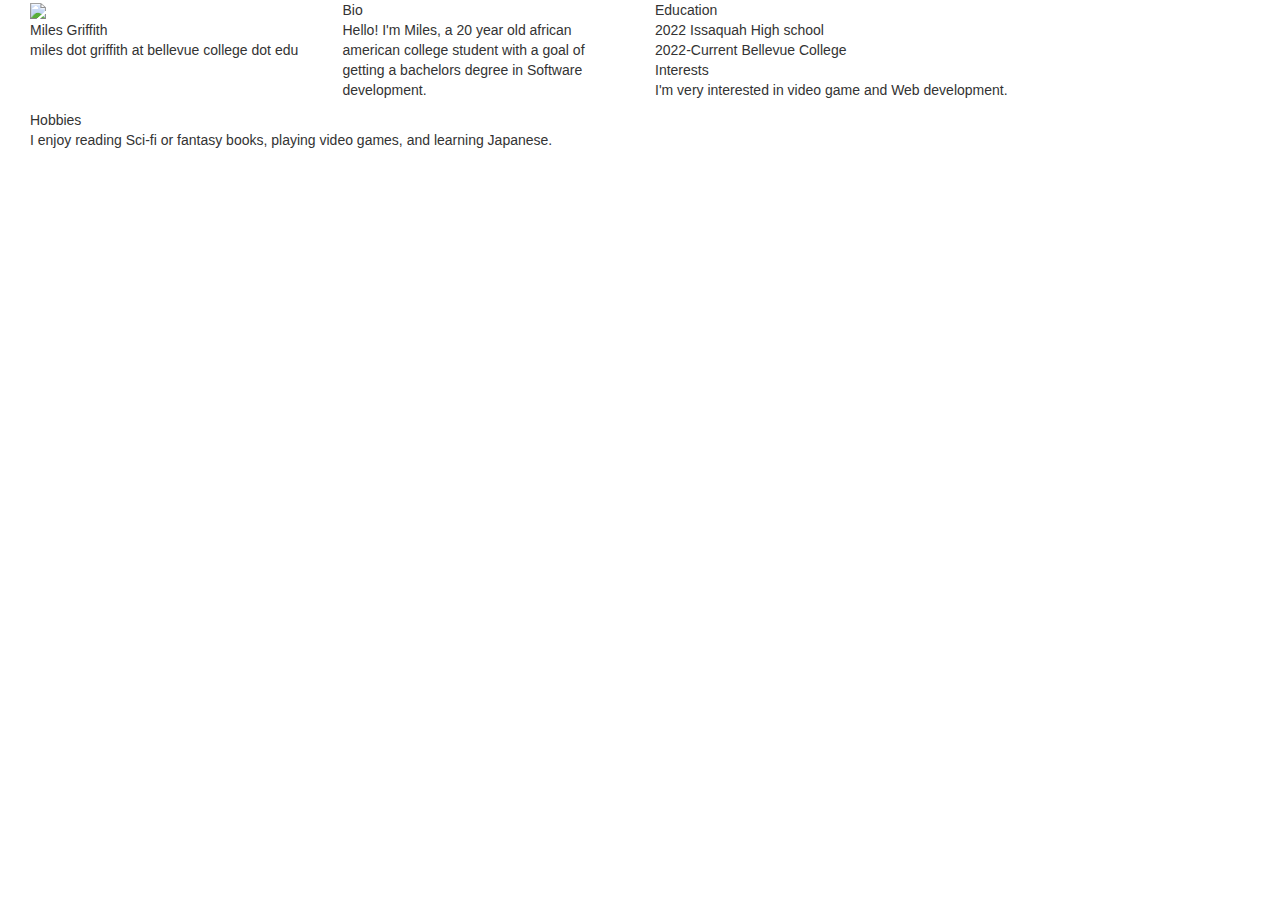
==== index.html @ a9ff12ac "move index" ====
<!DOCTYPE html>
<html lang="en">
<head>
    <title>Assignment 01</title>
    <meta charset="utf-8">
    <meta name="author" content="Miles Griffith">
    <meta name="viewport" content="width=device-width, initial-scale=1, shrink-to-fit=no">

    <link rel="stylesheet" type="text/css" href="http://meyerweb.com/eric/tools/css/reset/reset.css">
    <link rel="stylesheet" type="text/css" href="https://maxcdn.bootstrapcdn.com/bootstrap/3.3.7/css/bootstrap.min.css">
    <link rel="stylesheet" type="text/css" href="https://ajax.googleapis.com/ajax/libs/jquery/1.12.4/jquery.min.js">
    <link rel="stylesheet" type="text/css" href="https://maxcdn.bootstrapcdn.com/bootstrap/3.3.7/js/bootstrap.min.js">

    <link rel="stylesheet" href="https://maxcdn.bootstrapcdn.com/bootstrap/3.3.6/css/bootstrap.min.css" />
    <link rel="stylesheet" href="/css/style.css" />
</head>

<body>


    <div class="container-fluid">

            <div class="col col-sm-6 col-md-4 col-lg-3 col-xl-12">
                <img src="img/PhilDuncan.jpg" style="height:150px; margin:0px;">
                <p>
                    Miles Griffith<br />
                    miles dot griffith at bellevue college dot edu
                </p>
            </div><!-- port 1-->

            <div class="col col-sm-6 col-md-4 col-lg-3 col-xl-12">
                <p>
                    <span class="strong">Bio<br />
                        </span>
                        Hello! I'm Miles, a 20 year old african american college student with a goal of getting a bachelors degree in Software development.

                </p>
            </div> <!-- port 2-->

            <div class="col col-sm-6 col-md-4 col-lg-3 col-xl-12 hidden-xs hidden-sm">
                Education<br />
                2022 Issaquah High school<br />
                2022-Current Bellevue College
            </div> <!--land 3-->
            </!div>


            <div class="row-fluid">
                <div class="col-sm-6 col-lg-6 hidden-sm hidden-md">Interests
                    <p>
                        I'm very interested in video game and Web development. 
                </p>
                    </div>
                <div class="col-sm-6 col-lg-6 hidden-sm hidden-md">Hobbies
                    <p>
                        I enjoy reading Sci-fi or fantasy books, playing video games, and learning Japanese.
                </p>
                    </div>
            </div>
            </!div>

        </div>

</body>
</html>
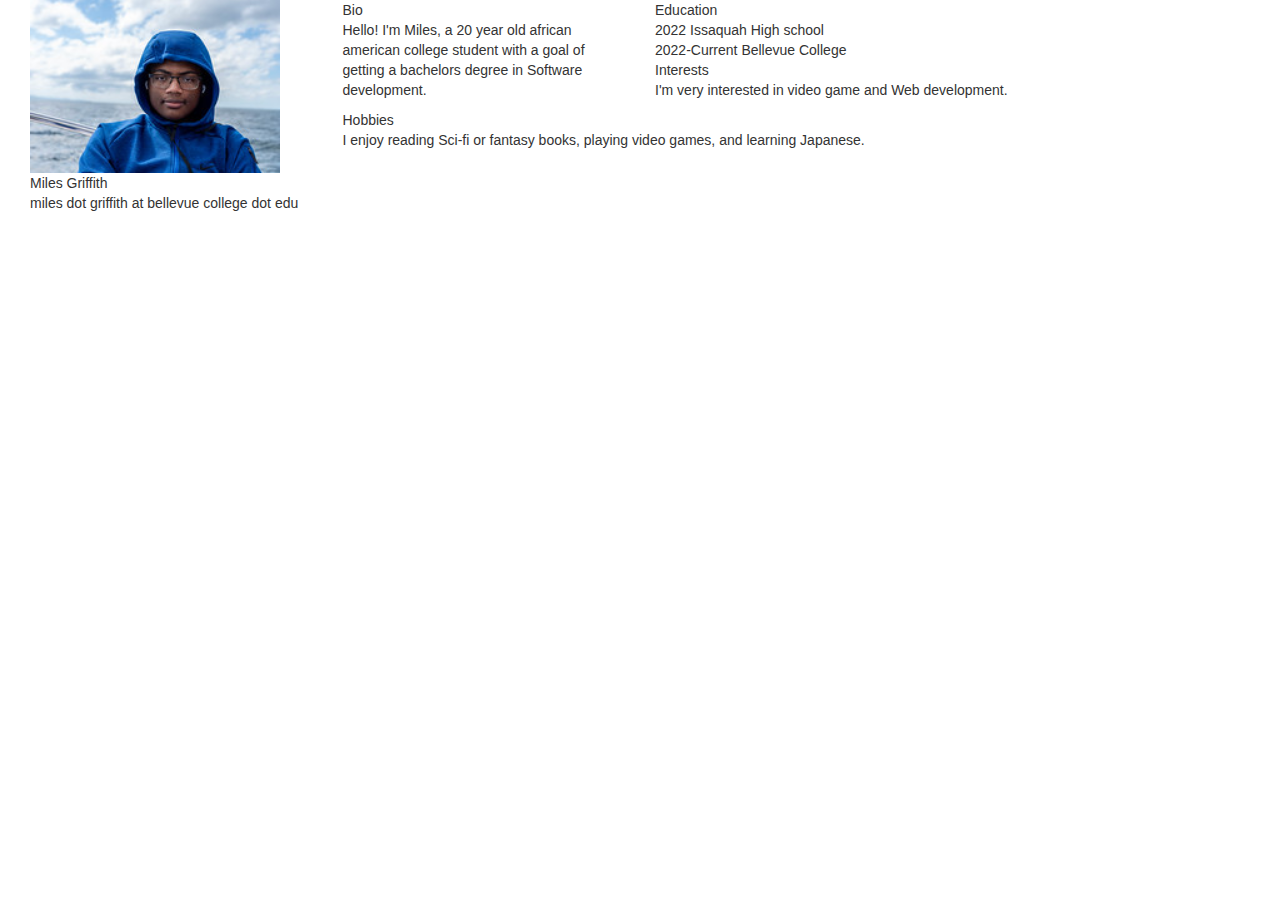
==== commit 3e30bc3d: "img" ====
--- a/index.html
+++ b/index.html
@@ -13,7 +13,7 @@
     <link rel="stylesheet" type="text/css" href="https://maxcdn.bootstrapcdn.com/bootstrap/3.3.7/js/bootstrap.min.js">
 
     <link rel="stylesheet" href="https://maxcdn.bootstrapcdn.com/bootstrap/3.3.6/css/bootstrap.min.css" />
-    <link rel="stylesheet" href="/css/style.css" />
+    <link rel="stylesheet" href="css/style.css" />
 </head>
 
 <body>
@@ -22,7 +22,7 @@
     <div class="container-fluid">
 
             <div class="col col-sm-6 col-md-4 col-lg-3 col-xl-12">
-                <img src="img/PhilDuncan.jpg" style="height:150px; margin:0px;">
+                <img src="img/me.jpg" style="width:250px; margin:0px;">
                 <p>
                     Miles Griffith<br />
                     miles dot griffith at bellevue college dot edu
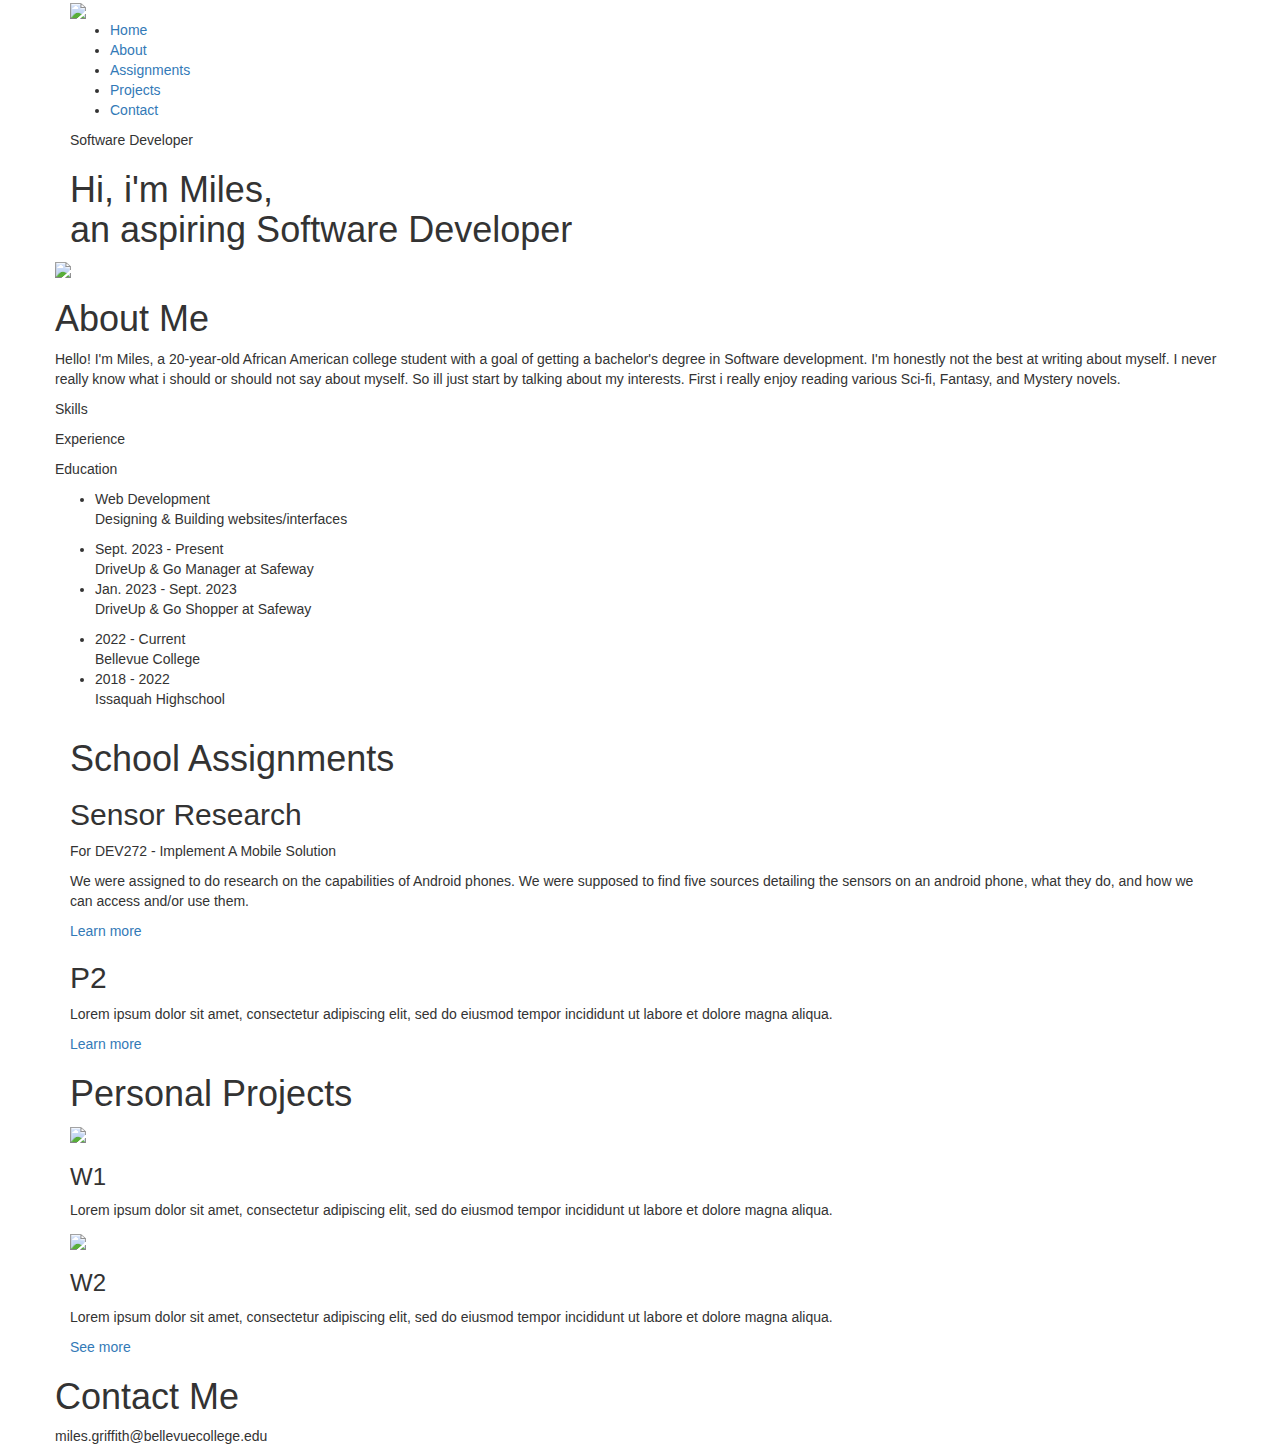
==== commit 8c56d155: "link icons 1" ====
--- a/index.html
+++ b/index.html
@@ -1,66 +1,151 @@
-
 <!DOCTYPE html>
 <html lang="en">
 <head>
-    <title>Assignment 01</title>
-    <meta charset="utf-8">
+    <title>Portfolio</title>
+    <!-- Meta Tags -->
+    <meta http-equiv="Content-Type" content="text/html;charset=utf-8" />
     <meta name="author" content="Miles Griffith">
-    <meta name="viewport" content="width=device-width, initial-scale=1, shrink-to-fit=no">
+    <meta name="viewport" content="width=device-width, initial-scale=1, shrink-to-fit=no"> 
 
+    <!-- External Links -->
     <link rel="stylesheet" type="text/css" href="http://meyerweb.com/eric/tools/css/reset/reset.css">
     <link rel="stylesheet" type="text/css" href="https://maxcdn.bootstrapcdn.com/bootstrap/3.3.7/css/bootstrap.min.css">
     <link rel="stylesheet" type="text/css" href="https://ajax.googleapis.com/ajax/libs/jquery/1.12.4/jquery.min.js">
     <link rel="stylesheet" type="text/css" href="https://maxcdn.bootstrapcdn.com/bootstrap/3.3.7/js/bootstrap.min.js">
+    <link rel="stylesheet" href="https://maxcdn.bootstrapcdn.com/bootstrap/3.3.6/css/bootstrap.min.css" />
+    <script src="https://kit.fontawesome.com/094969d655.js" crossorigin="anonymous"></script>
+    
+    <!-- Internal Links -->
+    <link rel="stylesheet" href="css/style.css" />
 
-    <link rel="stylesheet" href="https://maxcdn.bootstrapcdn.com/bootstrap/3.3.6/css/bootstrap.min.css" />
-    <link rel="stylesheet" href="css/style.css" />
+    <!-- Icons -->
+    <link rel="apple-touch-icon" sizes="180x180" href="Images/favicon/apple-touch-icon.png">
+    <link rel="icon" type="Images/png" sizes="32x32" href="Images/favicon/favicon-32x32.png">
+    <link rel="icon" type="Images/png" sizes="16x16" href="Images/favicon/favicon-16x16.png">
+    <link rel="manifest" href="site.webmanifest">
 </head>
-
 <body>
-
-
-    <div class="container-fluid">
-
-            <div class="col col-sm-6 col-md-4 col-lg-3 col-xl-12">
-                <img src="img/me.jpg" style="width:250px; margin:0px;">
-                <p>
-                    Miles Griffith<br />
-                    miles dot griffith at bellevue college dot edu
-                </p>
-            </div><!-- port 1-->
-
-            <div class="col col-sm-6 col-md-4 col-lg-3 col-xl-12">
-                <p>
-                    <span class="strong">Bio<br />
-                        </span>
-                        Hello! I'm Miles, a 20 year old african american college student with a goal of getting a bachelors degree in Software development.
-
-                </p>
-            </div> <!-- port 2-->
-
-            <div class="col col-sm-6 col-md-4 col-lg-3 col-xl-12 hidden-xs hidden-sm">
-                Education<br />
-                2022 Issaquah High school<br />
-                2022-Current Bellevue College
-            </div> <!--land 3-->
-            </!div>
-
-
-            <div class="row-fluid">
-                <div class="col-sm-6 col-lg-6 hidden-sm hidden-md">Interests
+    <div id="header">
+        <div class="container">
+            <nav>
+                <img src="Images/favicon/favicon-32x32.png" class="logo">
+                <ul id="sidemenu">
+                    <li><a href="#header">Home</a></li>
+                    <li><a href="#about">About</a></li>
+                    <li><a href="#projects">Assignments</a></li>
+                    <li><a href="#portfolio">Projects</a></li>
+                    <li><a href="#contact">Contact</a></li>
+                    <i class="fas fa-solid fa-xmark" onclick="closemenu()"></i>
+                </ul>
+                <i class="fas fa-solid fa-bars" onclick="openmenu()"></i>
+            </nav>
+            <div class="header-text">
+                <p>Software Developer</p>
+                <h1>Hi, i'm <span>Miles</span>,<br> an aspiring Software Developer</h1>
+            </div>
+        </div>
+    </div>
+    <!-- About -->
+    <div id="about">
+        <div class="container">
+            <div class="row">
+                <div class="about-col-1">
+                    <img src="Images/me.png">
+                </div>
+                <div class="about-col-2">
+                    <h1 class="subtitle">About Me</h1>
                     <p>
-                        I'm very interested in video game and Web development. 
-                </p>
+                        Hello! I'm Miles, a 20-year-old African American college student with a goal of getting a bachelor's degree in Software development. 
+                        I'm honestly not the best at writing about myself. I never really know what i should or should not say about myself. So ill just start by talking about my interests. 
+                        First i really enjoy reading various Sci-fi, Fantasy, and Mystery novels. 
+                    </p>
+                    <div class="tab-titles">
+                        <p class="tab-links active-link" onclick="opentab('skills')">Skills</p>
+                        <p class="tab-links" onclick="opentab('experience')">Experience</p>
+                        <p class="tab-links" onclick="opentab('education')">Education</p>
                     </div>
-                <div class="col-sm-6 col-lg-6 hidden-sm hidden-md">Hobbies
-                    <p>
-                        I enjoy reading Sci-fi or fantasy books, playing video games, and learning Japanese.
-                </p>
+                    <div class="tab-contents active-tab" id="skills">
+                        <ul>
+                            <li><span>Web Development</span><br>Designing & Building websites/interfaces</li>
+                        </ul>
                     </div>
+                    <div class="tab-contents" id="experience">
+                        <ul>
+                            <li><span>Sept. 2023 - Present</span><br>DriveUp & Go Manager at Safeway</li>
+                            <li><span>Jan. 2023 - Sept. 2023</span><br>DriveUp & Go Shopper at Safeway</li>
+                        </ul>
+                    </div>
+                    <div class="tab-contents" id="education">
+                        <ul>
+                            <li><span>2022 - Current</span><br>Bellevue College</li>
+                            <li><span>2018 - 2022</span><br>Issaquah Highschool</li>
+                        </ul>
+                    </div>
+                </div>
             </div>
-            </!div>
-
         </div>
-
+    </div>
+    <!-- projects -->
+    <div id="projects">
+        <div class="container">
+            <h1 class="subtitle">School Assignments</h1>
+            <div class="projects-list">
+                <div>
+                    <i class="fa-solid fa-phone-volume"></i>
+                    <h2>Sensor Research</h2>
+                    <p>For DEV272 - Implement A Mobile Solution</p>
+                    <p>We were assigned to do research on the capabilities of Android phones. We were supposed to find five sources detailing the sensors on an android phone, what they do, and how we can access and/or use them.</p>
+                    <a href="./html/ThreeWebResources.html">Learn more <i class="fa-solid fa-square-arrow-up-right"></i></a>
+                </div>
+                <div>
+                    <i class="fa-solid fa-file-code"></i>
+                    <h2>P2</h2>
+                    <p>Lorem ipsum dolor sit amet, consectetur adipiscing elit, sed do eiusmod tempor incididunt ut labore et dolore magna aliqua.</p>
+                    <a href="#">Learn more <i class="fa-solid fa-square-arrow-up-right"></i></a>
+                </div>
+            </div>
+        </div>
+    </div>
+<!--Portfolio-->
+<div id="portfolio">
+    <div class="container">
+        <h1 class="subtitle">Personal Projects</h1>
+        <div class="work-list">
+            <div class="work">
+                <img src="https://external-content.duckduckgo.com/iu/?u=https%3A%2F%2Fs3-us-west-2.amazonaws.com%2Fcourses-images%2Fwp-content%2Fuploads%2Fsites%2F5348%2F2020%2F11%2F12001449%2Fnoun_image-not-found_3594661-300x275.png&f=1&nofb=1&ipt=836bca7b11abddc00b661548ea49deaf38898ad13dec8337d66736134bf06a81&ipo=images">
+                <div class="layer">
+                    <h3>W1</h3>
+                    <p>Lorem ipsum dolor sit amet, consectetur adipiscing elit, sed do eiusmod tempor incididunt ut labore et dolore magna aliqua.</p>
+                    <a href="#"><i class="fa-solid fa-square-arrow-up-right"></i></a>
+                </div>
+            </div>
+            <div class="work">
+                <img src="https://external-content.duckduckgo.com/iu/?u=https%3A%2F%2Fs3-us-west-2.amazonaws.com%2Fcourses-images%2Fwp-content%2Fuploads%2Fsites%2F5348%2F2020%2F11%2F12001449%2Fnoun_image-not-found_3594661-300x275.png&f=1&nofb=1&ipt=836bca7b11abddc00b661548ea49deaf38898ad13dec8337d66736134bf06a81&ipo=images">
+                <div class="layer">
+                    <h3>W2</h3>
+                    <p>Lorem ipsum dolor sit amet, consectetur adipiscing elit, sed do eiusmod tempor incididunt ut labore et dolore magna aliqua.</p>
+                    <a href="#"><i class="fa-solid fa-square-arrow-up-right"></i></a>
+                </div>
+            </div>
+        </div>
+        <a href="#" class="bttn">See more</a>
+    </div>
+</div>
+<!--Contact-->
+<div id="contact">
+    <div class="container">
+        <div class="row">
+            <div class="contact">
+                <h1 class="subtitle">Contact Me</h1>
+                <p><i class="fa-solid fa-envelope"></i> miles.griffith@bellevuecollege.edu</p>
+                <div class="social-icons">
+                    <a href="https://github.com/CrypticWaffles"><i class="fa-brands fa-github"></i></a>
+                </div>
+            </div>
+        </div>
+    </div>
+</div>
+    <!-- Scripts -->
+    <script src="scripts/main.js"></script>
 </body>
-</html>+</html>
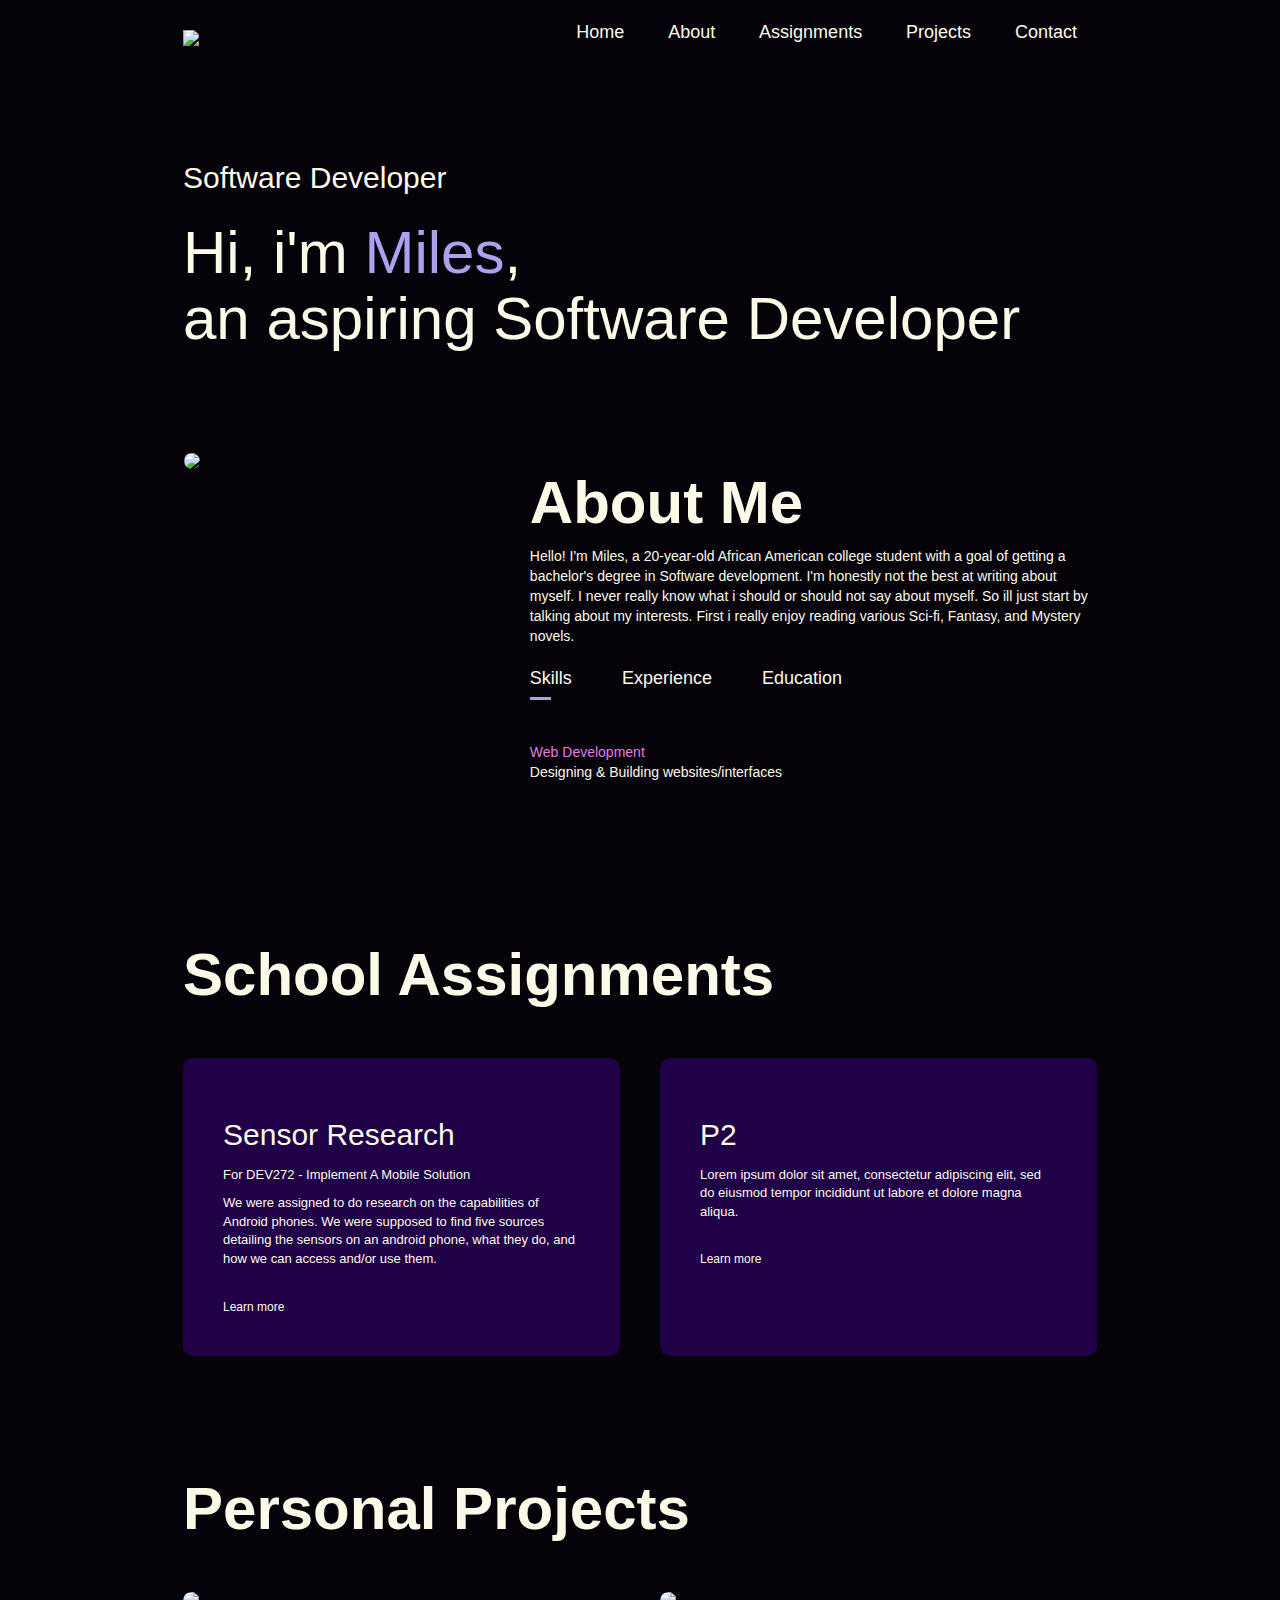
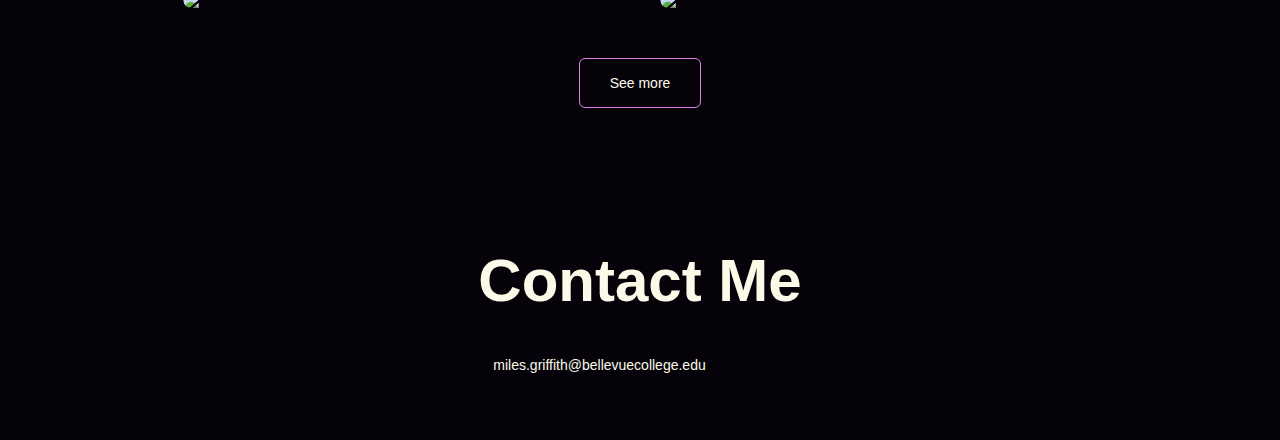
==== commit 8f1a0eb7: "fix icon size" ====
--- a/index.html
+++ b/index.html
@@ -91,14 +91,14 @@
             <h1 class="subtitle">School Assignments</h1>
             <div class="projects-list">
                 <div>
-                    <i class="fa-solid fa-phone-volume"></i>
+                    <i class="fa-solid fa-phone-volume big"></i>
                     <h2>Sensor Research</h2>
                     <p>For DEV272 - Implement A Mobile Solution</p>
                     <p>We were assigned to do research on the capabilities of Android phones. We were supposed to find five sources detailing the sensors on an android phone, what they do, and how we can access and/or use them.</p>
                     <a href="./html/ThreeWebResources.html">Learn more <i class="fa-solid fa-square-arrow-up-right"></i></a>
                 </div>
                 <div>
-                    <i class="fa-solid fa-file-code"></i>
+                    <i class="fa-solid fa-file-code big"></i>
                     <h2>P2</h2>
                     <p>Lorem ipsum dolor sit amet, consectetur adipiscing elit, sed do eiusmod tempor incididunt ut labore et dolore magna aliqua.</p>
                     <a href="#">Learn more <i class="fa-solid fa-square-arrow-up-right"></i></a>
--- a/css/style.css
+++ b/css/style.css
@@ -0,0 +1,349 @@
+:root{
+    --text: #fbfae9;
+    --background: #050209;
+    --primary: #200047;
+    --secondary: #e37de8;
+    --accent: #afa0ee;
+}
+*{
+    margin: 0px;
+    padding: 0px;
+    font-family: Arial, Helvetica, sans-serif;
+    box-sizing: border-box;
+}
+html{
+    scroll-behavior: smooth;
+}
+body{
+    background:  var(--background);
+    color: var(--text);
+}
+#header{
+    width: 100%;
+    height: 40vh;
+    /*background-image: url();*/
+    background-size: cover;
+    background-position: center;
+}
+#header2{
+    width: 100%;
+    height: 5vh;
+    /*background-image: url();*/
+    background-size: cover;
+    background-position: center;
+}
+.container{
+    padding: 10px 10%;
+}
+nav{
+    display: flex;
+    align-items: center;
+    justify-content: space-between;
+    flex-wrap: wrap;
+}
+/*.logo{
+    width: 140px;
+}*/
+nav ul li{
+    display: inline-block;
+    list-style: none;
+    margin: 10px 20px;
+}
+nav ul li a{
+    color: var(--text);
+    text-decoration: none;
+    font-size: 18px;
+    position: relative;
+}
+nav ul li a::after{
+    content: '';
+    width: 0;
+    height: 3px;
+    background: var(--accent);
+    position: absolute;
+    left: 0;
+    bottom: -6px;
+    transition: 0.5s;
+}
+nav ul li a:hover::after{
+    width: 100%;
+}
+.header-text{
+    margin-top: 10%;
+    font-size: 30px;
+}
+.header-text h1{
+    font-size: 60px;
+    margin-top: 20px;
+}
+.header-text h1 span{
+    color: var(--accent);
+}
+
+/*About*/
+#about{
+    padding: 80px 0;
+    color: var(--text);
+}
+.row{
+    display: flex;
+    justify-content: space-between;
+    flex-wrap: wrap;
+}
+.about-col-1{
+    flex-basis: 35%;
+}
+.about-col-1 img{
+    width: 100%;
+    border-radius: 15px;
+
+}
+.about-col-2{
+    flex-basis: 60%;
+
+}
+
+.subtitle{
+    font-size: 60px;
+    font-weight: 600;
+    color: var(--text);
+}
+
+.tab-titles{
+    display: flex;
+    margin: 20px 0 40px;
+}
+.tab-links{
+    margin-right: 50px;
+    font-size: 18px;
+    font-weight: 500;
+    cursor: pointer;
+    position: relative;
+}
+.tab-links::after{
+    content: '';
+    width: 0;
+    height: 3px;
+    background: var(--accent);
+    position: absolute;
+    left: 0;
+    bottom: -8px;
+    transition: 0.5s;
+}
+
+.tab-links.active-link::after{
+    width: 50%;
+}
+.tab-contents ul li{
+    list-style: none;
+    margin: 10px 0;
+}
+.tab-contents ul li span{
+    color: var(--secondary);
+    font-size: 14px;
+}
+.tab-contents{
+    display: none;
+}
+.tab-contents.active-tab{
+    display: block;
+}
+
+/*Projects*/
+#projects{
+    padding: 30px 0;
+}
+.projects-list{
+    display: grid;
+    grid-template-columns: repeat(auto-fit, minmax(250px, 1fr));
+    grid-gap: 40px;
+    margin-top: 50px;
+}
+.projects-list div{
+    background: var(--primary);
+    padding: 40px;
+    font-size: 13px;
+    font-weight: 300;
+    border-radius: 10px;
+    transition: background 0.5s, transform 0.5s;
+}
+/*.projects-list div i{
+    font-size: 50px;
+    margin-bottom: 30px;
+}*/
+.big {
+    font-size: 50px;
+    margin-bottom: 30px; 
+}
+.projects-list div h2{
+    font-size: 30px;
+    font-weight: 500;
+    margin-bottom: 15px;
+}
+.projects-list div a{
+    text-decoration: none;
+    color: var(--text);
+    font-size: 12px;
+    margin-top: 20px;
+    display: inline-block;
+}
+.projects-list div:hover{
+    background: var(--secondary);
+    transform: translateY(-10px);
+}
+
+/*Portfolio*/
+#portfolio{
+    padding: 50px 0;
+}
+.work-list{
+    display: grid;
+    grid-template-columns: repeat(auto-fit, minmax(250px, 1fr));
+    grid-gap: 40px;
+    margin-top: 50px;
+}
+.work{
+    border-radius: 10px;
+    position: relative;
+    overflow: hidden;
+}
+.work img{
+    width: 100%;
+    border-radius: 10px;
+    display: block;
+    transition: transform 0.5s;
+}
+.layer{
+    width: 100%;
+    height: 0;
+    background: linear-gradient(rgba(0,0,0,0.6),var(--accent));
+    border-radius: 10px;
+    position: absolute;
+    left: 0;
+    bottom: 0;
+    overflow: hidden;
+    display: flex;
+    align-items: center;
+    justify-content: center;
+    flex-direction: column;
+    padding: 0 40px;
+    text-align: center;
+    font-size: 14px;
+    transition: height 0.5s;
+}
+.layer h3{
+    font-weight: 500;
+    margin-bottom: 20px;
+}
+.layer a {
+    margin-top: 20px;
+    color: var(--text);
+    text-decoration: none;
+    font-size: 18px;
+    line-height: 60px;
+    background: var(--primary);
+    width: 60px;
+    height: 60px;
+    border-radius: 50%;
+    text-align: center;
+}
+.work:hover img{
+    transform: scale(1.1);
+}
+.work:hover .layer{
+    height: 100%;
+}
+.bttn{
+    display: block;
+    margin:  50px auto;
+    width: fit-content;
+    border: 1px solid var(--secondary);
+    padding: 14px 30px;
+    border-radius: 6px;
+    text-decoration: none;
+    color: var(--text);
+    transition: background 0.5s;
+}
+.bttn:hover{
+    background: var(--secondary);
+}
+.contact{
+    align-items: left;
+}
+.contact p{
+    margin-top: 30px;
+}
+.contact p i{
+    color: var(--accent);
+    margin-right: 15px;
+    font-size: 25px;
+}
+.social-icons{
+    margin-top: 30px;
+}
+.social-icons a{
+    text-decoration: none;
+    font-size: 30px;
+    margin-right: 15px;
+    color: var(--primary);
+    display: inline-block;
+    transition: transform 0.5s;
+}
+.social-icons a:hover{
+    color: var(--secondary);
+    transform: translateY(-5px);
+}
+
+nav .fas{
+    display: none;
+}
+@media screen and (max-width: 600px){
+    .header-text{
+        margin-top: 100%;
+        font-size: 16px;
+    }
+    .header-text h1{
+        font-size: 30px;
+    }
+    nav .fas{
+        display: block;
+        font-size: 25px;
+    }
+    nav ul{
+        background: var(--accent);
+        position: fixed;
+        top: 0;
+        right: -200px;
+        width: 200px;
+        height: 100vh;
+        padding-top: 50px;
+        z-index: 2;
+        transition: right 0.5s;
+    }
+    nav ul li{
+        display: block;
+        margin: 25px;
+    }
+    nav ul .fas{
+        position: absolute;
+        top: 25px;
+        left: 25px;
+        cursor: pointer;
+    }
+    .subtitle{
+        font-size: 40px;
+    }
+    .about-col-1, .about-col-2{
+        flex-basis: 100%;
+    }
+    .about-col-1{
+        margin-bottom: 30px;
+    }
+    .about-col-2{
+        font-size: 14px;
+    }
+    .tab-links{
+        font-size: 16px;
+        margin-right: 20px;
+    }
+}